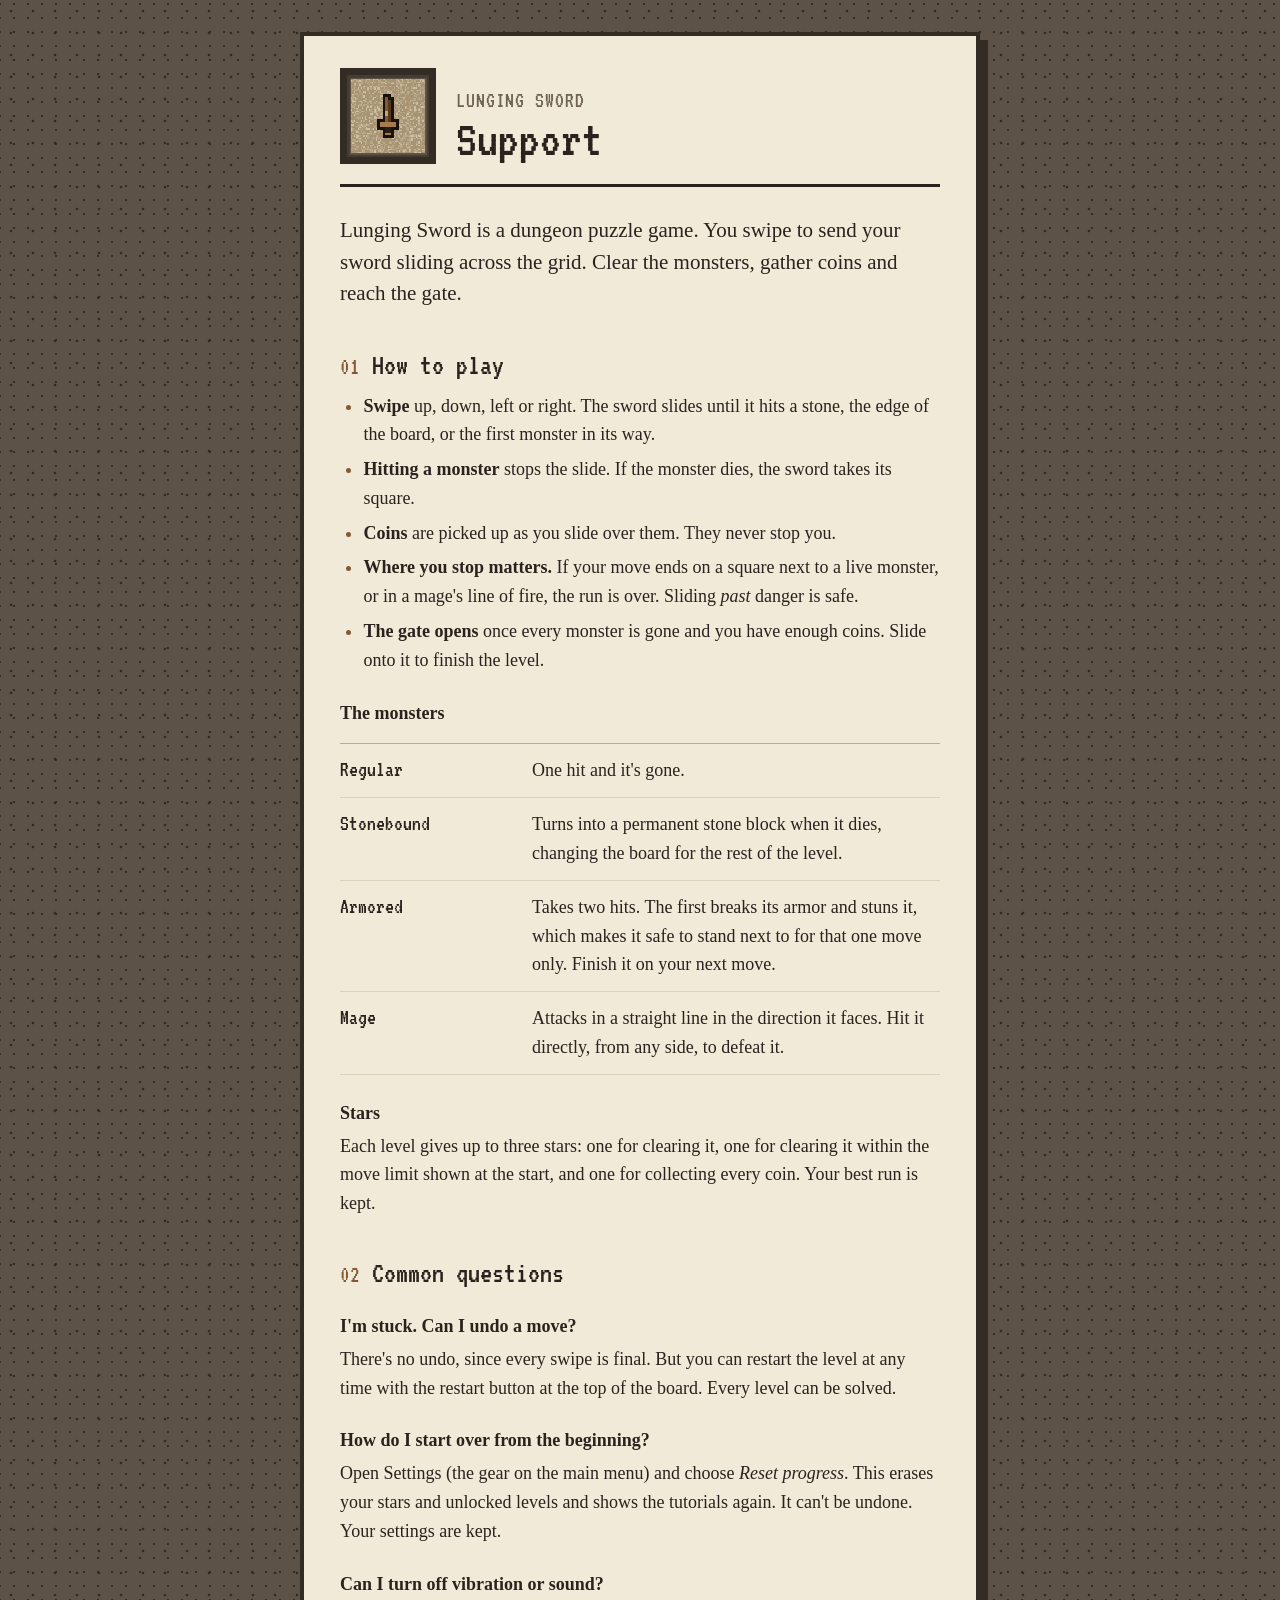
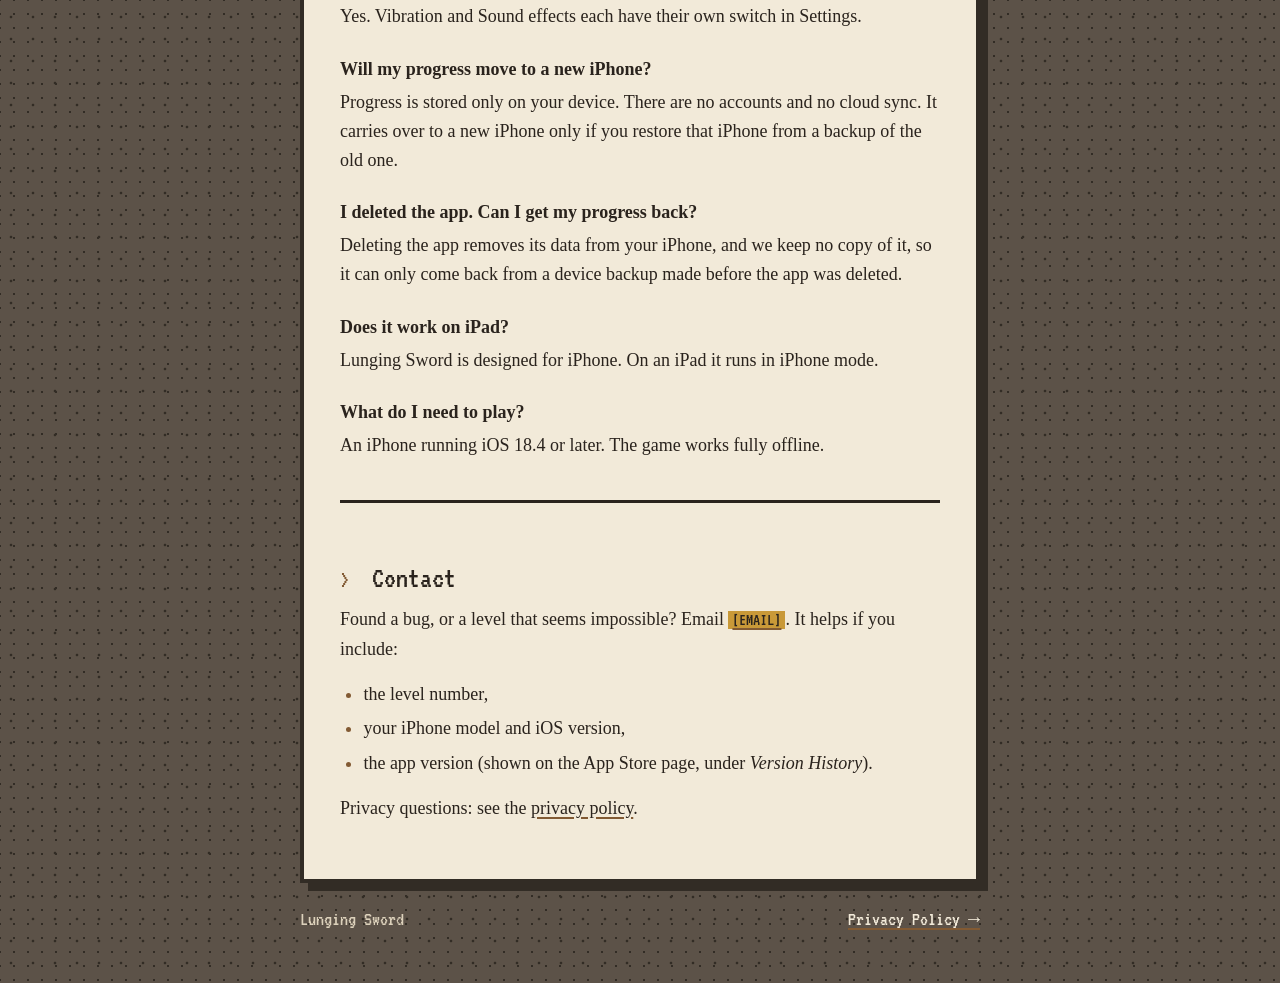
==== support.html @ 5600149d "Add privacy policy and support pages for Lunging Sword Static pages styled after the game: privacy.h" ====
<!doctype html>
<html lang="en">
<head>
<meta charset="utf-8">
<meta name="viewport" content="width=device-width, initial-scale=1">
<title>Support — Lunging Sword</title>
<meta name="description" content="How to play Lunging Sword, answers to common questions, and how to get in touch.">
<link rel="icon" href="icon.png">
<link rel="stylesheet" href="style.css">
</head>
<body>
<main class="sheet">
  <header class="masthead">
    <img src="icon.png" alt="Lunging Sword app icon: a bronze sword on a dirt floor in a rock frame">
    <div>
      <p class="app">LUNGING SWORD</p>
      <h1>Support</h1>
    </div>
  </header>

  <p class="lede">Lunging Sword is a dungeon puzzle game. You swipe to send your sword sliding
  across the grid. Clear the monsters, gather coins and reach the gate.</p>

  <h2><span class="no">01</span>How to play</h2>
  <ul>
    <li><strong>Swipe</strong> up, down, left or right. The sword slides until it hits a stone, the
    edge of the board, or the first monster in its way.</li>
    <li><strong>Hitting a monster</strong> stops the slide. If the monster dies, the sword takes
    its square.</li>
    <li><strong>Coins</strong> are picked up as you slide over them. They never stop you.</li>
    <li><strong>Where you stop matters.</strong> If your move ends on a square next to a live
    monster, or in a mage's line of fire, the run is over. Sliding <em>past</em> danger is safe.</li>
    <li><strong>The gate opens</strong> once every monster is gone and you have enough coins.
    Slide onto it to finish the level.</li>
  </ul>

  <h3>The monsters</h3>
  <dl class="ledger">
    <div><dt>Regular</dt><dd>One hit and it's gone.</dd></div>
    <div><dt>Stonebound</dt><dd>Turns into a permanent stone block when it dies, changing the
    board for the rest of the level.</dd></div>
    <div><dt>Armored</dt><dd>Takes two hits. The first breaks its armor and stuns it, which makes
    it safe to stand next to for that one move only. Finish it on your next move.</dd></div>
    <div><dt>Mage</dt><dd>Attacks in a straight line in the direction it faces. Hit it directly,
    from any side, to defeat it.</dd></div>
  </dl>

  <h3>Stars</h3>
  <p>Each level gives up to three stars: one for clearing it, one for clearing it within the
  move limit shown at the start, and one for collecting every coin. Your best run is kept.</p>

  <h2><span class="no">02</span>Common questions</h2>

  <h3>I'm stuck. Can I undo a move?</h3>
  <p>There's no undo, since every swipe is final. But you can restart the level at any time with
  the restart button at the top of the board. Every level can be solved.</p>

  <h3>How do I start over from the beginning?</h3>
  <p>Open Settings (the gear on the main menu) and choose <em>Reset progress</em>. This erases your
  stars and unlocked levels and shows the tutorials again. It can't be undone. Your settings are
  kept.</p>

  <h3>Can I turn off vibration or sound?</h3>
  <p>Yes. Vibration and Sound effects each have their own switch in Settings.</p>

  <h3>Will my progress move to a new iPhone?</h3>
  <p>Progress is stored only on your device. There are no accounts and no cloud sync. It carries
  over to a new iPhone only if you restore that iPhone from a backup of the old one.</p>

  <h3>I deleted the app. Can I get my progress back?</h3>
  <p>Deleting the app removes its data from your iPhone, and we keep no copy of it, so it can
  only come back from a device backup made before the app was deleted.</p>

  <h3>Does it work on iPad?</h3>
  <p>Lunging Sword is designed for iPhone. On an iPad it runs in iPhone mode.</p>

  <h3>What do I need to play?</h3>
  <p>An iPhone running iOS 18.4 or later. The game works fully offline.</p>

  <section class="contact">
    <h2><span class="no">&gt;</span>Contact</h2>
    <p>Found a bug, or a level that seems impossible? Email
    <a href="mailto:[EMAIL]"><span class="fill">[EMAIL]</span></a>. It helps if you include:</p>
    <ul>
      <li>the level number,</li>
      <li>your iPhone model and iOS version,</li>
      <li>the app version (shown on the App Store page, under <em>Version History</em>).</li>
    </ul>
    <p>Privacy questions: see the <a href="privacy.html">privacy policy</a>.</p>
  </section>
</main>
<footer>
  <span>Lunging Sword</span>
  <a href="privacy.html">Privacy Policy →</a>
</footer>
</body>
</html>
---- style.css ----
/* Lunging Sword — privacy & support pages.
   Direction: the game's printed-manual insert. A parchment sheet laid on the
   dungeon's rock, VT323 for headings (the in-game face, self-hosted so these
   pages make no third-party requests), a book serif for reading.
   Palette is design/DESIGN.md verbatim: parchment #F2EAD9, vellum #FAF4E6,
   ink #2A231D, umber #6F6355, rule #DCD1BB, rock #5C5248, slab-deep #322C25,
   bronze #825A33. Radius: none — everything is cut square, like the pixel art.
   Signature: the 64px app icon drawn pixel-crisp in a heavy slab frame. */

@font-face {
  font-family: "VT323";
  src: url("fonts/VT323.ttf") format("truetype");
  font-display: swap;
}

:root {
  --backdrop: #5C5248;
  --backdrop-deep: #322C25;
  --paper: #F2EAD9;
  --paper-raised: #FAF4E6;
  --ink: #2A231D;
  --muted: #6F6355;
  --rule: #DCD1BB;
  --rule-strong: #B9AC92;
  --accent: #825A33;
  --focus: #825A33;
  --pixel: "VT323", "SF Mono", ui-monospace, monospace;
  --read: "Iowan Old Style", "Palatino Linotype", Palatino, Charter, Georgia, serif;
  --u: 4px;
}

@media (prefers-color-scheme: dark) {
  :root {
    --backdrop: #1E1A16;
    --backdrop-deep: #0F0D0B;
    --paper: #322C25;
    --paper-raised: #3B342C;
    --ink: #F2EAD9;
    --muted: #B9AC92;
    --rule: #453D34;
    --rule-strong: #5C5248;
    --accent: #C9A472;
    --focus: #C9A472;
  }
}

* { box-sizing: border-box; }

html { -webkit-text-size-adjust: 100%; }

body {
  margin: 0;
  background-color: var(--backdrop);
  /* a coarse rubble texture: two offset dot grids in the backdrop's deep tone */
  background-image:
    radial-gradient(var(--backdrop-deep) 1.5px, transparent 1.6px),
    radial-gradient(var(--backdrop-deep) 1px, transparent 1.1px);
  background-size: 22px 22px, 14px 14px;
  background-position: 0 0, 7px 11px;
  color: var(--ink);
  font: 18px/1.6 var(--read);
  padding: calc(var(--u) * 8) 16px calc(var(--u) * 12);
}

.sheet {
  max-width: 680px;
  margin: 0 auto;
  background: var(--paper);
  border: var(--u) solid var(--backdrop-deep);
  box-shadow: calc(var(--u) * 2) calc(var(--u) * 2) 0 var(--backdrop-deep);
  padding: calc(var(--u) * 8) calc(var(--u) * 9) calc(var(--u) * 10);
}

/* --- masthead: icon left, title right, a hard rule under both --- */
.masthead {
  display: grid;
  grid-template-columns: auto 1fr;
  gap: calc(var(--u) * 5);
  align-items: end;
  padding-bottom: calc(var(--u) * 5);
  border-bottom: 3px solid var(--ink);
  margin-bottom: calc(var(--u) * 7);
}

.masthead img {
  width: 96px;
  height: 96px;
  image-rendering: pixelated;
  border: var(--u) solid var(--backdrop-deep);
  display: block;
}

.masthead .app {
  font-family: var(--pixel);
  font-size: 22px;
  line-height: 1;
  color: var(--muted);
  letter-spacing: 0.04em;
  margin: 0 0 var(--u);
}

.masthead h1 {
  font-family: var(--pixel);
  font-weight: 400;
  font-size: 52px;
  line-height: 0.95;
  margin: 0;
}

.stamp {
  font-family: var(--pixel);
  font-size: 20px;
  color: var(--muted);
  margin: calc(var(--u) * 2) 0 0;
}

/* --- body --- */
.lede {
  font-size: 21px;
  line-height: 1.5;
  margin: 0 0 calc(var(--u) * 8);
}

h2 {
  font-family: var(--pixel);
  font-weight: 400;
  font-size: 30px;
  line-height: 1;
  margin: calc(var(--u) * 10) 0 calc(var(--u) * 3);
  display: flex;
  gap: calc(var(--u) * 3);
  align-items: baseline;
}

/* section numbers in the margin voice, like a manual's chapter marks */
h2 .no {
  color: var(--accent);
  font-size: 24px;
  min-width: 2ch;
}

h3 {
  font-family: var(--read);
  font-size: 18px;
  font-weight: 700;
  margin: calc(var(--u) * 6) 0 var(--u);
}

p, ul, ol { margin: 0 0 calc(var(--u) * 4); }

ul, ol { padding-left: 1.3em; }
li { margin-bottom: calc(var(--u) * 1.5); }
li::marker { color: var(--accent); }

strong { font-weight: 700; }

a {
  color: var(--ink);
  text-decoration: underline;
  text-decoration-color: var(--accent);
  text-decoration-thickness: 2px;
  text-underline-offset: 3px;
}
a:hover { text-decoration-thickness: 4px; }
a:focus-visible {
  outline: 3px solid var(--focus);
  outline-offset: 2px;
}

/* a ledger of what the game keeps: term left, meaning right, hairlines between */
.ledger {
  margin: calc(var(--u) * 4) 0 calc(var(--u) * 6);
  border-top: 1.5px solid var(--rule-strong);
}
.ledger div {
  display: grid;
  grid-template-columns: 11rem 1fr;
  gap: calc(var(--u) * 4);
  padding: calc(var(--u) * 3) 0;
  border-bottom: 1.5px solid var(--rule);
}
.ledger dt {
  font-family: var(--pixel);
  font-size: 22px;
  line-height: 1.2;
}
.ledger dd { margin: 0; }

/* the short "never" list on the privacy page — plain, heavy, no decoration */
.never {
  list-style: none;
  padding: calc(var(--u) * 4) calc(var(--u) * 5);
  background: var(--paper-raised);
  border-left: var(--u) solid var(--ink);
}
.never li { margin: 0; padding: var(--u) 0; }

kbd {
  font-family: var(--pixel);
  font-size: 20px;
  padding: 0 6px;
  border: 1.5px solid var(--rule-strong);
  border-bottom-width: 3px;
  background: var(--paper-raised);
}

.contact {
  margin-top: calc(var(--u) * 10);
  padding-top: calc(var(--u) * 5);
  border-top: 3px solid var(--ink);
}

footer {
  max-width: 680px;
  margin: calc(var(--u) * 5) auto 0;
  font-family: var(--pixel);
  font-size: 20px;
  color: #DCD1BB;
  display: flex;
  justify-content: space-between;
  gap: 16px;
  flex-wrap: wrap;
}
footer a { color: #F2EAD9; }

/* placeholders the developer must replace before publishing */
.fill {
  background: #C99938;
  color: #2A231D;
  padding: 0 4px;
  font-family: var(--pixel);
}

@media (max-width: 560px) {
  body { font-size: 17px; padding-top: calc(var(--u) * 4); }
  .sheet { padding: calc(var(--u) * 6) calc(var(--u) * 5) calc(var(--u) * 8); }
  .masthead { grid-template-columns: 1fr; gap: calc(var(--u) * 3); }
  .masthead img { width: 64px; height: 64px; }
  .masthead h1 { font-size: 44px; }
  .ledger div { grid-template-columns: 1fr; gap: var(--u); }
}
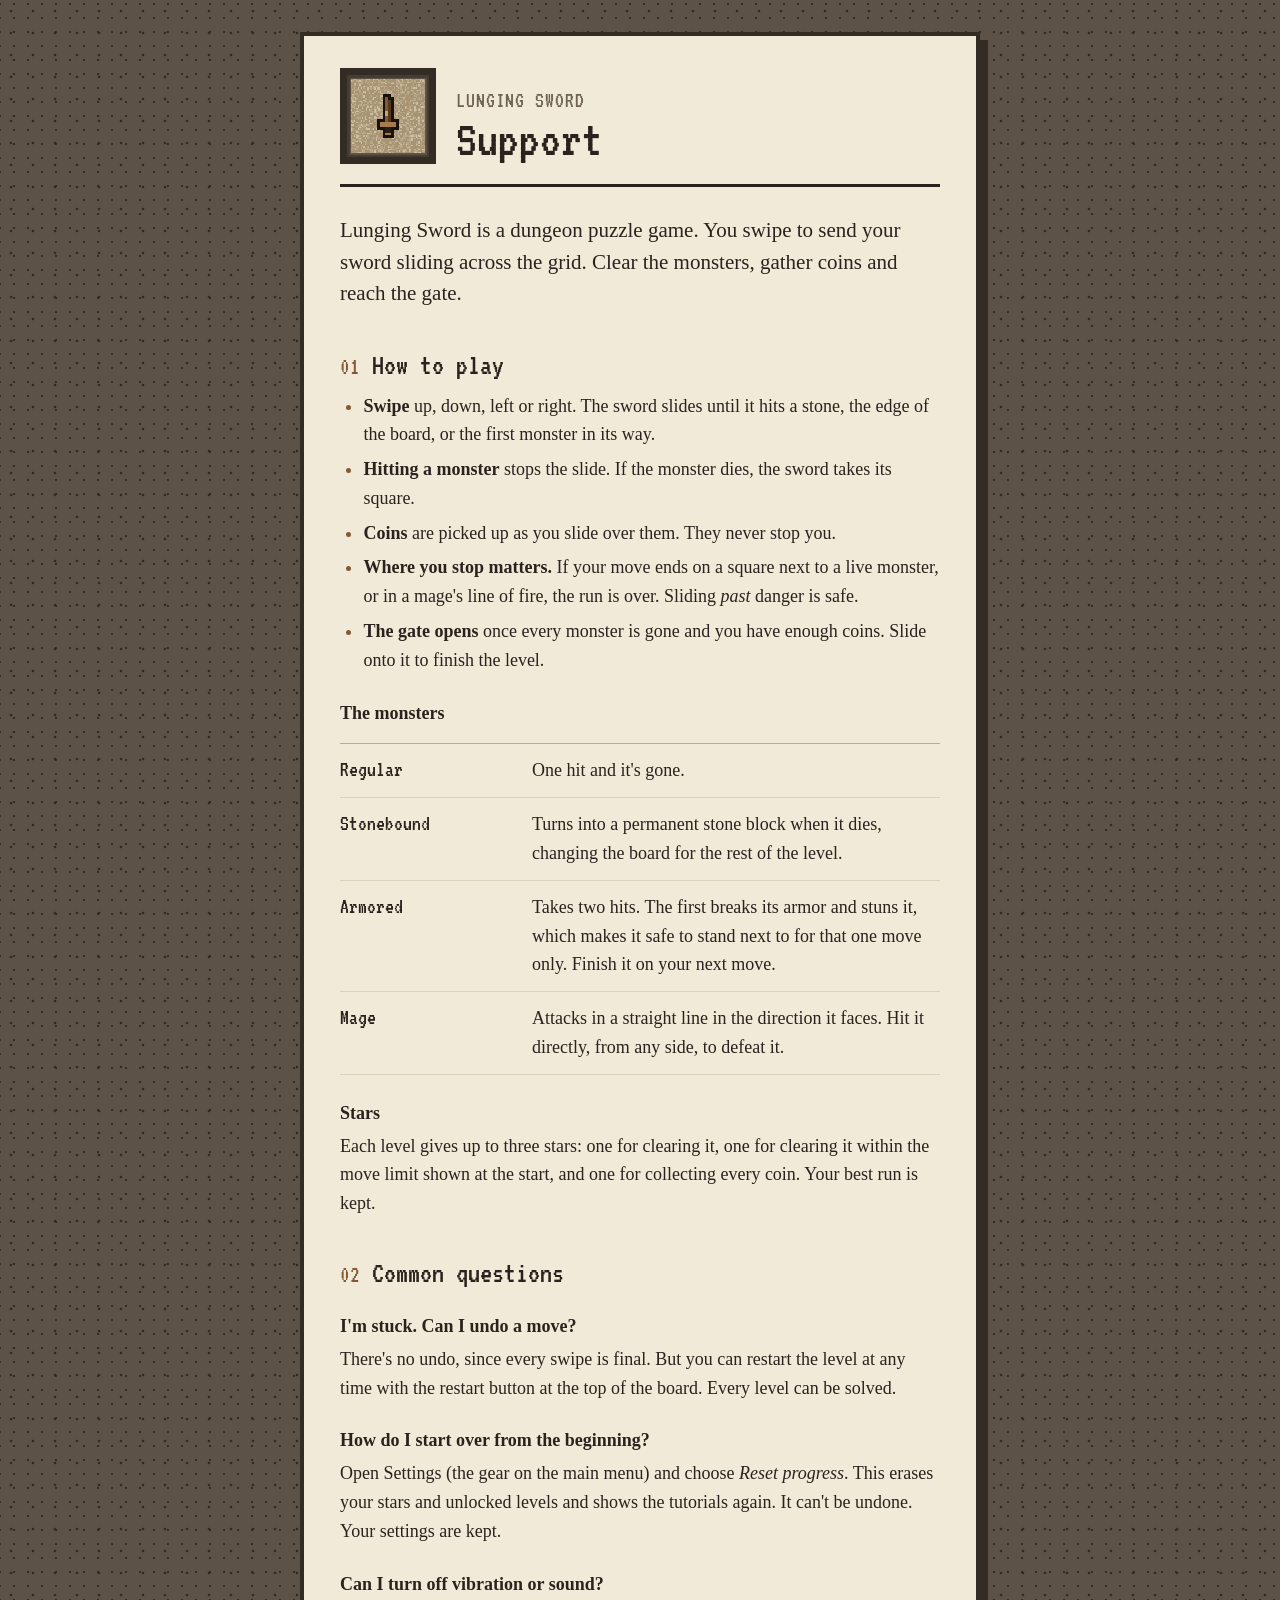
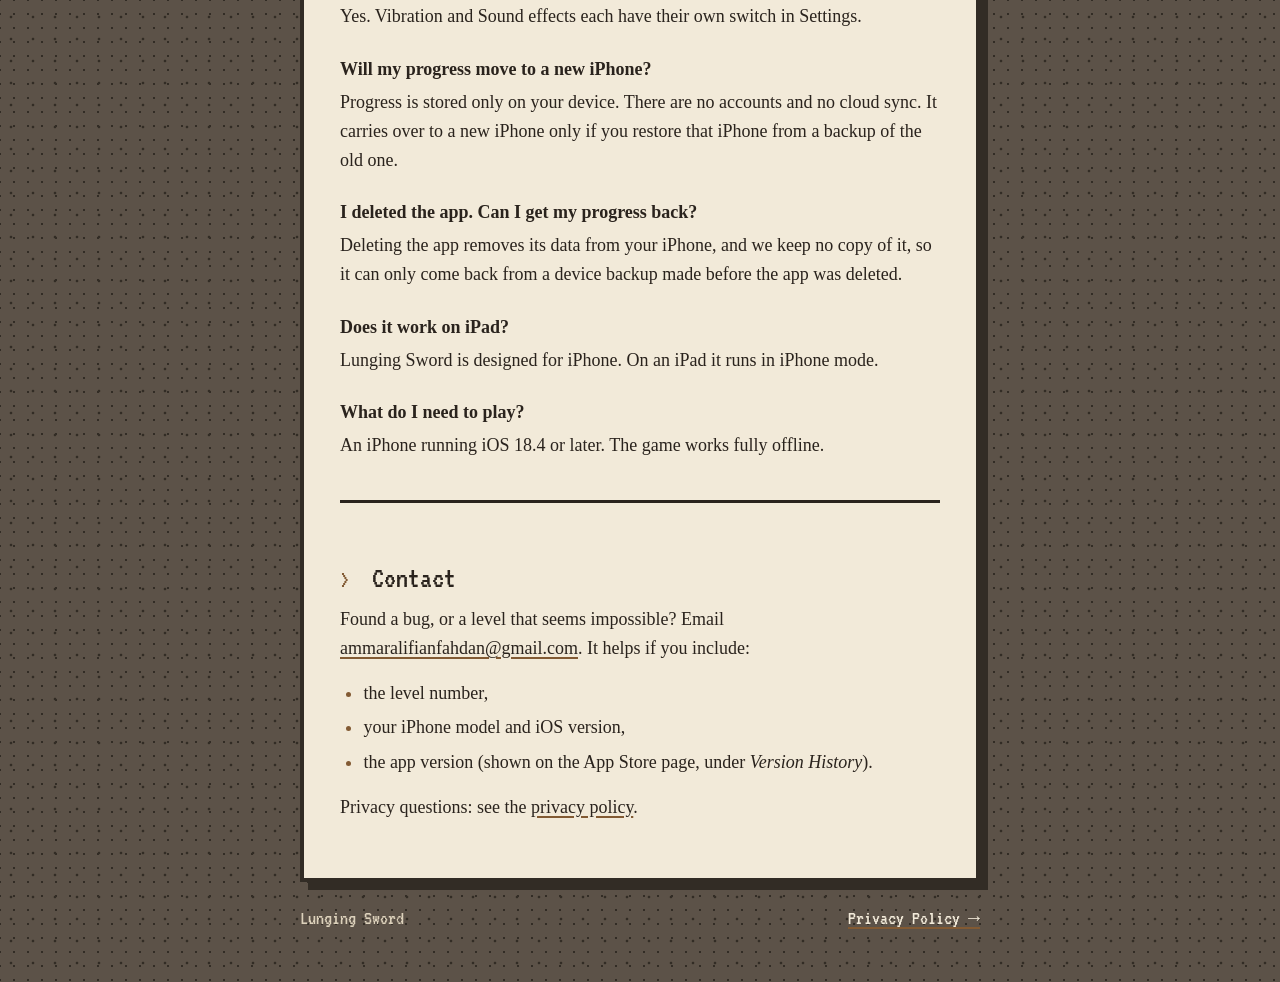
==== commit e0ef0fa5: "Fill in effective date, contact email and developer name Co-Authored-By: Claude Opus 5.5 (1M context" ====
--- a/support.html
+++ b/support.html
@@ -80,7 +80,7 @@
   <section class="contact">
     <h2><span class="no">&gt;</span>Contact</h2>
     <p>Found a bug, or a level that seems impossible? Email
-    <a href="mailto:[EMAIL]"><span class="fill">[EMAIL]</span></a>. It helps if you include:</p>
+    <a href="mailto:ammaralifianfahdan@gmail.com">ammaralifianfahdan@gmail.com</a>. It helps if you include:</p>
     <ul>
       <li>the level number,</li>
       <li>your iPhone model and iOS version,</li>
--- a/style.css
+++ b/style.css
@@ -223,14 +223,6 @@
 }
 footer a { color: #F2EAD9; }
 
-/* placeholders the developer must replace before publishing */
-.fill {
-  background: #C99938;
-  color: #2A231D;
-  padding: 0 4px;
-  font-family: var(--pixel);
-}
-
 @media (max-width: 560px) {
   body { font-size: 17px; padding-top: calc(var(--u) * 4); }
   .sheet { padding: calc(var(--u) * 6) calc(var(--u) * 5) calc(var(--u) * 8); }
